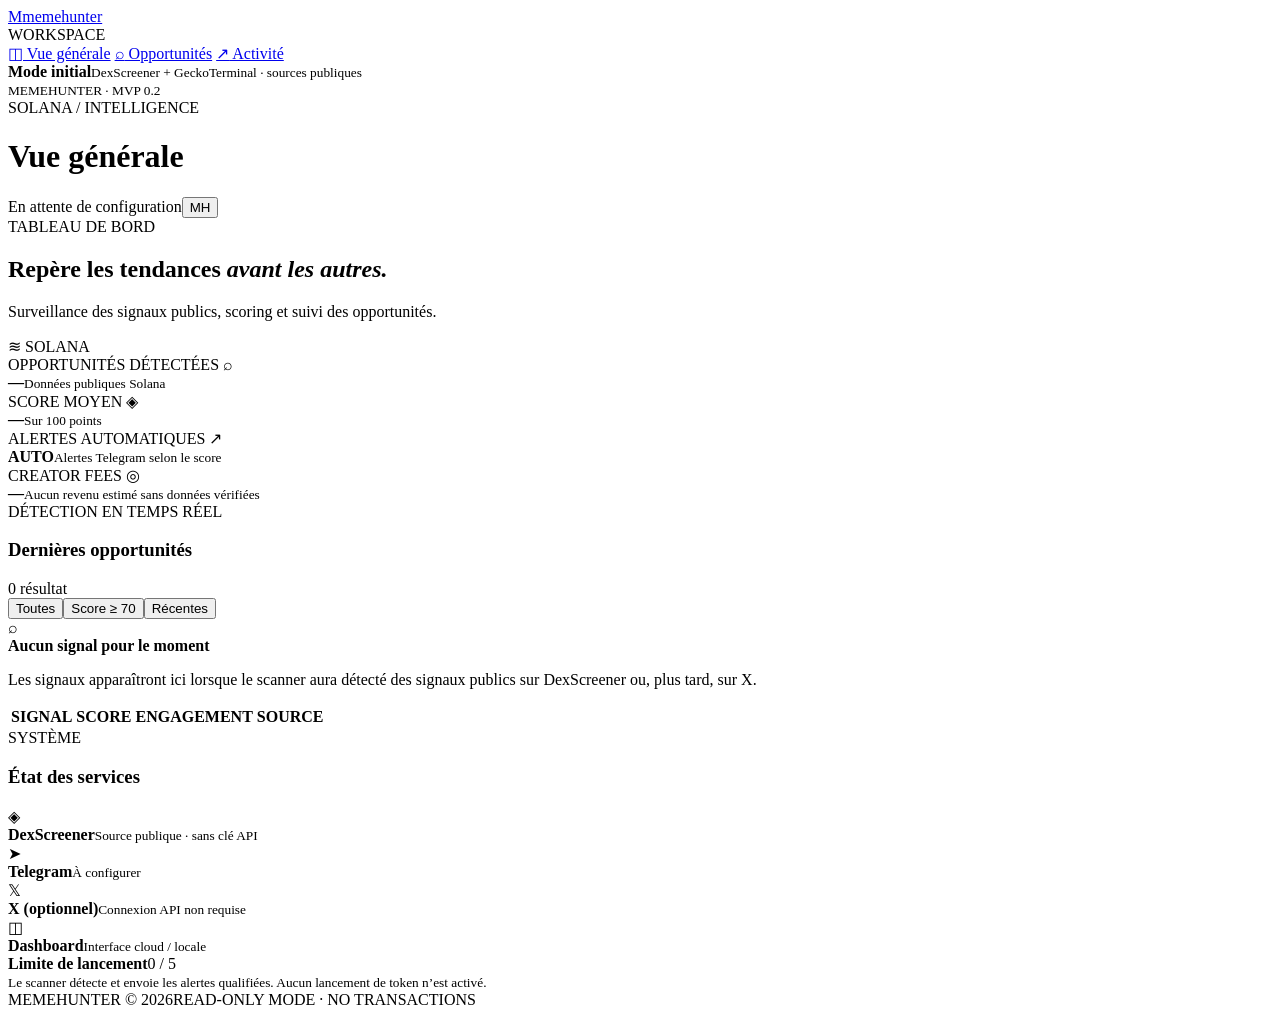
==== src/memehunter/static/index.html @ c4ab3d43 "Bundle dashboard assets for cloud deployment" ====
<!doctype html>
<html lang="fr">
<head>
  <meta charset="UTF-8">
  <meta name="viewport" content="width=device-width, initial-scale=1">
  <meta name="theme-color" content="#090b10">
  <meta name="description" content="MemeHunter — tableau de bord de veille memecoin Solana">
  <title>MemeHunter — Dashboard</title>
  <link rel="stylesheet" href="./styles.css">
</head>
<body>
  <div class="app-shell">
    <aside class="sidebar">
      <a class="brand" href="#" aria-label="MemeHunter accueil">
        <span class="brand-mark">M</span><span>meme<span class="muted">hunter</span></span>
      </a>
      <div class="side-label">WORKSPACE</div>
      <nav>
        <a class="nav-link active" href="#overview"><span>◫</span> Vue générale</a>
        <a class="nav-link" href="#opportunities"><span>⌕</span> Opportunités</a>
        <a class="nav-link" href="#activity"><span>↗</span> Activité</a>
      </nav>
      <div class="sidebar-bottom">
        <div class="connection"><span class="dot amber"></span><div><b>Mode initial</b><small>DexScreener + GeckoTerminal · sources publiques</small></div></div>
        <small class="version">MEMEHUNTER · MVP 0.2</small>
      </div>
    </aside>

    <main class="main" id="overview">
      <header class="topbar">
        <div><div class="eyebrow">SOLANA / INTELLIGENCE</div><h1>Vue générale</h1></div>
        <div class="top-actions"><span class="status"><i class="dot amber"></i> En attente de configuration</span><button class="avatar" aria-label="Profil">MH</button></div>
      </header>

      <section class="welcome">
        <div><div class="eyebrow">TABLEAU DE BORD</div><h2>Repère les tendances <em>avant les autres.</em></h2><p>Surveillance des signaux publics, scoring et suivi des opportunités.</p></div>
        <div class="chain-pill"><span class="solana-mark">≋</span> SOLANA</div>
      </section>

      <section class="metrics" aria-label="Indicateurs">
        <article class="metric"><div class="metric-head">OPPORTUNITÉS DÉTECTÉES <span>⌕</span></div><strong id="metric-total">—</strong><small>Données publiques Solana</small></article>
        <article class="metric"><div class="metric-head">SCORE MOYEN <span>◈</span></div><strong id="metric-score">—</strong><small>Sur 100 points</small></article>
        <article class="metric"><div class="metric-head">ALERTES AUTOMATIQUES <span>↗</span></div><strong id="metric-alerts">AUTO</strong><small>Alertes Telegram selon le score</small></article>
        <article class="metric"><div class="metric-head">CREATOR FEES <span>◎</span></div><strong id="metric-fees">—</strong><small>Aucun revenu estimé sans données vérifiées</small></article>
      </section>

      <section class="content-grid">
        <article class="panel opportunities" id="opportunities">
          <div class="panel-heading"><div><div class="eyebrow">DÉTECTION EN TEMPS RÉEL</div><h3>Dernières opportunités</h3></div><span class="count" id="opportunity-count">0 résultat</span></div>
          <div class="filters"><button class="filter active" data-filter="all">Toutes</button><button class="filter" data-filter="high">Score ≥ 70</button><button class="filter" data-filter="new">Récentes</button></div>
          <div class="empty-state" id="empty-state"><div class="empty-icon">⌕</div><b>Aucun signal pour le moment</b><p>Les signaux apparaîtront ici lorsque le scanner aura détecté des signaux publics sur DexScreener ou, plus tard, sur X.</p></div>
          <div class="table-wrap"><table><thead><tr><th>SIGNAL</th><th>SCORE</th><th>ENGAGEMENT</th><th>SOURCE</th></tr></thead><tbody id="opportunity-rows"></tbody></table></div>
        </article>

        <aside class="panel side-panel" id="activity">
          <div class="panel-heading"><div><div class="eyebrow">SYSTÈME</div><h3>État des services</h3></div><span class="pulse"></span></div>
          <div class="service-row"><span class="service-icon">◈</span><div><b>DexScreener</b><small>Source publique · sans clé API</small></div><span class="dot green"></span></div>
          <div class="service-row"><span class="service-icon">➤</span><div><b>Telegram</b><small>À configurer</small></div><span class="dot amber"></span></div>
          <div class="service-row"><span class="service-icon">𝕏</span><div><b>X (optionnel)</b><small>Connexion API non requise</small></div><span class="dot gray"></span></div>
          <div class="service-row"><span class="service-icon">◫</span><div><b>Dashboard</b><small>Interface cloud / locale</small></div><span class="dot green"></span></div>
          <div class="divider"></div>
          <div class="limit-card"><div class="limit-head"><b>Limite de lancement</b><span>0 / 5</span></div><div class="progress"><span></span></div><small>Le scanner détecte et envoie les alertes qualifiées. Aucun lancement de token n’est activé.</small></div>
        </aside>
      </section>
      <footer><span>MEMEHUNTER © 2026</span><span>READ-ONLY MODE · NO TRANSACTIONS</span></footer>
    </main>
  </div>
  <script src="./app.js"></script>
</body>
</html>
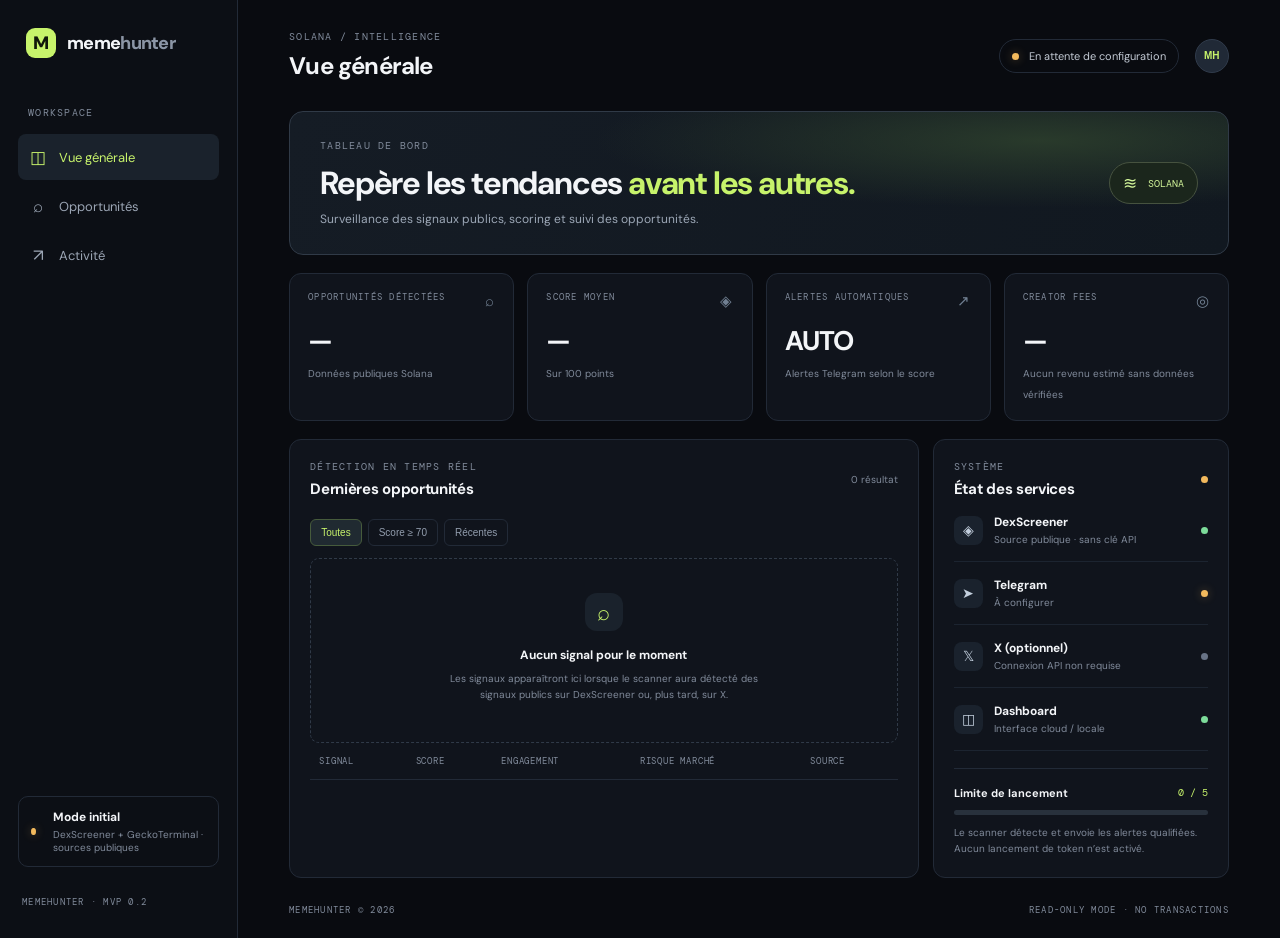
==== commit 1fe755c6: "Sync cloud dashboard risk column" ====
--- a/src/memehunter/static/index.html
+++ b/src/memehunter/static/index.html
@@ -49,7 +49,7 @@
           <div class="panel-heading"><div><div class="eyebrow">DÉTECTION EN TEMPS RÉEL</div><h3>Dernières opportunités</h3></div><span class="count" id="opportunity-count">0 résultat</span></div>
           <div class="filters"><button class="filter active" data-filter="all">Toutes</button><button class="filter" data-filter="high">Score ≥ 70</button><button class="filter" data-filter="new">Récentes</button></div>
           <div class="empty-state" id="empty-state"><div class="empty-icon">⌕</div><b>Aucun signal pour le moment</b><p>Les signaux apparaîtront ici lorsque le scanner aura détecté des signaux publics sur DexScreener ou, plus tard, sur X.</p></div>
-          <div class="table-wrap"><table><thead><tr><th>SIGNAL</th><th>SCORE</th><th>ENGAGEMENT</th><th>SOURCE</th></tr></thead><tbody id="opportunity-rows"></tbody></table></div>
+          <div class="table-wrap"><table><thead><tr><th>SIGNAL</th><th>SCORE</th><th>ENGAGEMENT</th><th>RISQUE MARCHÉ</th><th>SOURCE</th></tr></thead><tbody id="opportunity-rows"></tbody></table></div>
         </article>
 
         <aside class="panel side-panel" id="activity">
--- a/src/memehunter/static/styles.css
+++ b/src/memehunter/static/styles.css
@@ -0,0 +1,12 @@
+@import url('https://fonts.googleapis.com/css2?family=DM+Mono:wght@400;500&family=DM+Sans:wght@400;500;600;700;800&display=swap');
+:root{color-scheme:dark;--bg:#090b10;--panel:#10141c;--panel2:#141a24;--line:#222a37;--text:#f3f5f8;--muted:#818b9b;--lime:#c7f36b;--amber:#f2b95d;--green:#7ddc9a}
+*{box-sizing:border-box}body{margin:0;background:var(--bg);color:var(--text);font-family:'DM Sans',sans-serif}.app-shell{min-height:100vh;display:grid;grid-template-columns:238px 1fr}.sidebar{border-right:1px solid var(--line);padding:28px 18px;display:flex;flex-direction:column;min-height:100vh;background:#0c0f15}.brand{display:flex;align-items:center;gap:11px;color:var(--text);font-weight:800;font-size:18px;text-decoration:none;letter-spacing:-.7px;padding:0 8px 48px}.brand-mark{width:30px;height:30px;border-radius:9px;background:var(--lime);color:#11170a;display:grid;place-items:center;font-weight:900}.muted{color:#8b95a5}.side-label,.eyebrow,.metric-head,footer,.version{font:10px 'DM Mono',monospace;letter-spacing:1.25px;color:var(--muted)}.side-label{padding:0 10px 12px}.nav-link{display:flex;align-items:center;gap:12px;padding:12px 11px;border-radius:8px;color:#9ba5b4;text-decoration:none;font-size:13px;margin:3px 0}.nav-link span{font-size:17px;width:18px;text-align:center}.nav-link.active{background:#1a222c;color:var(--lime)}.sidebar-bottom{margin-top:auto}.connection{display:flex;align-items:center;gap:10px;border:1px solid var(--line);padding:12px;border-radius:10px;margin-bottom:22px}.connection b,.service-row b{display:block;font-size:12px}.connection small,.service-row small{display:block;color:var(--muted);font-size:10px;margin-top:3px}.version{font-size:9px;padding-left:4px}.main{padding:30px clamp(20px,4vw,58px) 22px;max-width:1600px;width:100%;margin:auto}.topbar{display:flex;justify-content:space-between;align-items:center;margin-bottom:30px}.topbar h1{font-size:24px;letter-spacing:-.8px;margin:7px 0 0}.top-actions{display:flex;align-items:center;gap:16px}.status{font-size:11px;color:#c2c9d3;border:1px solid var(--line);padding:9px 12px;border-radius:30px}.dot{display:inline-block;width:7px;height:7px;border-radius:50%;margin-right:7px}.amber{background:var(--amber);box-shadow:0 0 10px #f2b95d55}.green{background:var(--green)}.gray{background:#687386}.avatar{background:#202936;color:var(--lime);border:1px solid #303b4b;border-radius:50%;width:34px;height:34px;font-size:10px;font-weight:700}.welcome{border:1px solid #303a47;border-radius:14px;padding:27px 30px;background:radial-gradient(ellipse at 80% 20%,#293a2b 0%,transparent 42%),linear-gradient(110deg,#151c25,#111820);display:flex;justify-content:space-between;align-items:center;margin-bottom:18px}.welcome h2{font-size:clamp(22px,3vw,32px);letter-spacing:-1.2px;margin:10px 0 7px}.welcome h2 em{font-style:normal;color:var(--lime)}.welcome p{color:#9ca7b6;font-size:12px;margin:0}.chain-pill{border:1px solid #46523f;background:#1b261c;color:#d3f69a;padding:9px 13px;border-radius:30px;font:10px 'DM Mono',monospace;white-space:nowrap}.solana-mark{font-size:17px;vertical-align:-2px;margin-right:5px}.metrics{display:grid;grid-template-columns:repeat(4,1fr);gap:13px;margin-bottom:18px}.metric,.panel{border:1px solid var(--line);background:var(--panel);border-radius:12px}.metric{padding:17px 18px;min-height:118px}.metric-head{font-size:9px;display:flex;justify-content:space-between}.metric-head span{font-size:15px;color:#718092}.metric strong{display:block;font-size:27px;letter-spacing:-1px;margin:12px 0 3px}.metric strong i{font-size:13px;color:var(--muted);font-style:normal}.metric small{color:var(--muted);font-size:10px}.content-grid{display:grid;grid-template-columns:minmax(0,1.7fr) minmax(260px,.8fr);gap:14px}.panel{padding:20px}.panel-heading{display:flex;justify-content:space-between;align-items:center}.panel-heading h3{font-size:15px;margin:6px 0 0;letter-spacing:-.3px}.count{color:var(--muted);font-size:10px}.filters{display:flex;gap:6px;margin:20px 0 12px}.filter{background:transparent;border:1px solid var(--line);color:#929dad;border-radius:6px;padding:7px 10px;font-size:10px}.filter.active{background:#202a31;border-color:#465b3c;color:var(--lime)}.empty-state{text-align:center;padding:34px 18px 39px;border:1px dashed #303a48;border-radius:9px;margin-top:12px}.empty-icon{width:38px;height:38px;display:grid;place-items:center;margin:0 auto 12px;border-radius:12px;background:#1a222c;color:var(--lime);font-size:22px}.empty-state b{font-size:12px}.empty-state p{font-size:10px;line-height:1.6;color:var(--muted);max-width:330px;margin:7px auto 0}.table-wrap{overflow-x:auto}table{border-collapse:collapse;width:100%;font-size:11px}th{text-align:left;color:var(--muted);font:9px 'DM Mono',monospace;letter-spacing:.8px;padding:12px 9px;border-bottom:1px solid var(--line)}td{padding:13px 9px;border-bottom:1px solid #1c2430;color:#c7cfda}.side-panel{align-self:start}.pulse{width:7px;height:7px;border-radius:50%;background:var(--amber)}.service-row{display:flex;align-items:center;gap:11px;padding:15px 0;border-bottom:1px solid #1c2430}.service-row>div{flex:1}.service-icon{width:29px;height:29px;border-radius:8px;background:#1a222d;display:grid;place-items:center;color:#c3cfdd;font-size:14px}.service-row .dot{margin:0}.divider{height:1px;background:var(--line);margin:17px 0}.limit-head{display:flex;justify-content:space-between;font-size:11px;margin-bottom:10px}.limit-head span{font:10px 'DM Mono',monospace;color:var(--lime)}.progress{height:5px;background:#28313c;border-radius:9px;overflow:hidden}.progress span{display:block;width:0;height:100%;background:var(--lime)}.limit-card>small{display:block;color:var(--muted);font-size:10px;line-height:1.6;margin-top:10px}footer{display:flex;justify-content:space-between;margin-top:26px;font-size:9px}
+@media(max-width:1000px){.metrics{grid-template-columns:repeat(2,1fr)}.content-grid{grid-template-columns:1fr}.side-panel{display:grid;grid-template-columns:1fr 1fr;column-gap:20px}.side-panel .panel-heading,.side-panel .divider,.limit-card{grid-column:1/-1}}
+@media(max-width:650px){.app-shell{grid-template-columns:1fr}.sidebar{min-height:auto;padding:14px 16px;border-right:0;border-bottom:1px solid var(--line)}.brand{padding:0}.sidebar .side-label,.sidebar nav,.sidebar-bottom{display:none}.main{padding:22px 15px}.topbar{margin-bottom:20px}.status{font-size:0;padding:9px}.status .dot{margin:0}.welcome{padding:21px;align-items:flex-start}.chain-pill{font-size:0;padding:7px}.solana-mark{font-size:18px;margin:0}.metrics{gap:8px}.metric{padding:13px;min-height:108px}.metric-head{font-size:8px}.metric strong{font-size:23px}.side-panel{display:block}footer{font-size:8px;gap:10px}}
+
+.risk-pill{display:inline-block;border:1px solid var(--line);border-radius:20px;padding:5px 8px;font-size:9px;white-space:nowrap;color:#c5ccd6;background:#171d27}
+.risk-high{border-color:#713b42;color:#ff9a9a;background:#2a171c}
+.risk-watch{border-color:#765b31;color:#f2c77f;background:#292217}
+.risk-unknown{border-color:#394454;color:#aab4c2;background:#1a2029}
+.risk-no_obvious_flag{border-color:#355b43;color:#9be0ae;background:#17251c}
+@media(max-width:650px){table{min-width:620px}}
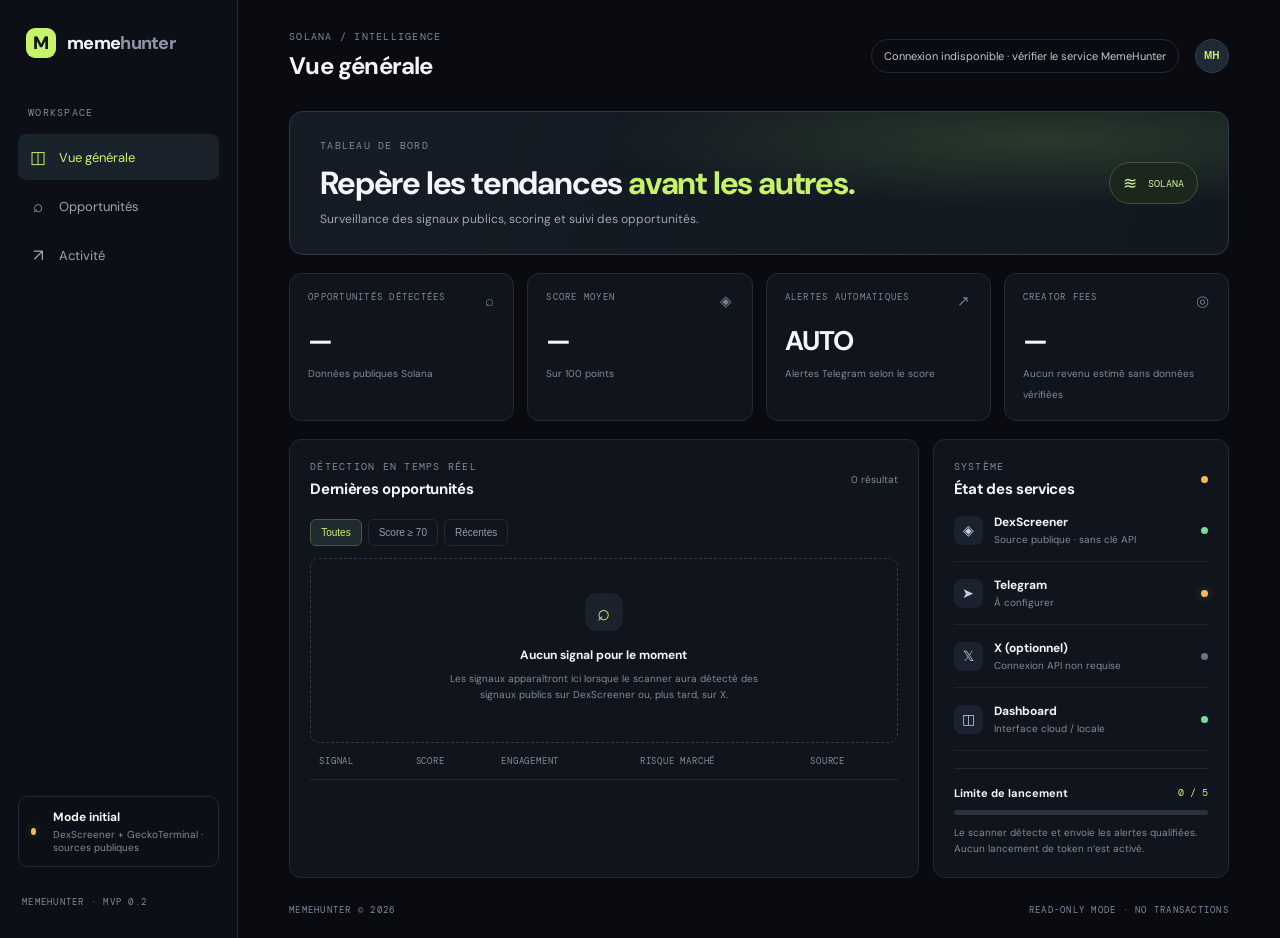
==== commit 6d673c0b: "ui: add liquid glass ambient layers" ====
--- a/src/memehunter/static/index.html
+++ b/src/memehunter/static/index.html
@@ -9,6 +9,8 @@
   <link rel="stylesheet" href="./styles.css">
 </head>
 <body>
+  <div class="ambient ambient-one" aria-hidden="true"></div>
+  <div class="ambient ambient-two" aria-hidden="true"></div>
   <div class="app-shell">
     <aside class="sidebar">
       <a class="brand" href="#" aria-label="MemeHunter accueil">
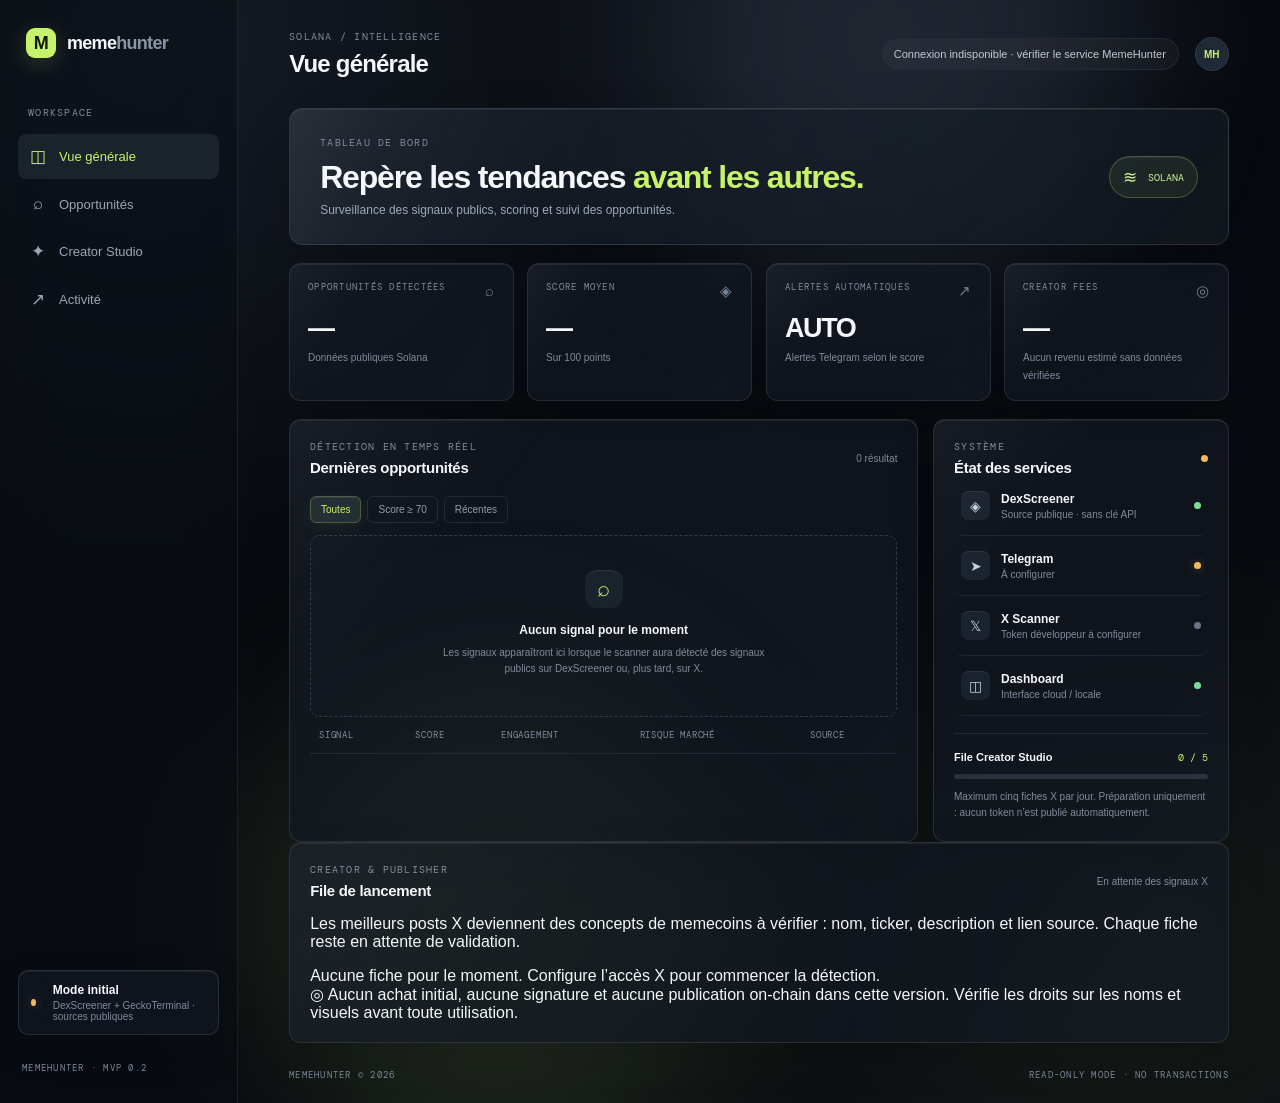
==== commit 985324aa: "build: sync cloud dashboard Creator Studio markup" ====
--- a/src/memehunter/static/index.html
+++ b/src/memehunter/static/index.html
@@ -20,6 +20,7 @@
       <nav>
         <a class="nav-link active" href="#overview"><span>◫</span> Vue générale</a>
         <a class="nav-link" href="#opportunities"><span>⌕</span> Opportunités</a>
+        <a class="nav-link" href="#creator"><span>✦</span> Creator Studio</a>
         <a class="nav-link" href="#activity"><span>↗</span> Activité</a>
       </nav>
       <div class="sidebar-bottom">
@@ -58,11 +59,18 @@
           <div class="panel-heading"><div><div class="eyebrow">SYSTÈME</div><h3>État des services</h3></div><span class="pulse"></span></div>
           <div class="service-row"><span class="service-icon">◈</span><div><b>DexScreener</b><small>Source publique · sans clé API</small></div><span class="dot green"></span></div>
           <div class="service-row"><span class="service-icon">➤</span><div><b>Telegram</b><small>À configurer</small></div><span class="dot amber"></span></div>
-          <div class="service-row"><span class="service-icon">𝕏</span><div><b>X (optionnel)</b><small>Connexion API non requise</small></div><span class="dot gray"></span></div>
+          <div class="service-row"><span class="service-icon">𝕏</span><div><b>X Scanner</b><small>Token développeur à configurer</small></div><span class="dot gray"></span></div>
           <div class="service-row"><span class="service-icon">◫</span><div><b>Dashboard</b><small>Interface cloud / locale</small></div><span class="dot green"></span></div>
           <div class="divider"></div>
-          <div class="limit-card"><div class="limit-head"><b>Limite de lancement</b><span>0 / 5</span></div><div class="progress"><span></span></div><small>Le scanner détecte et envoie les alertes qualifiées. Aucun lancement de token n’est activé.</small></div>
+          <div class="limit-card"><div class="limit-head"><b>File Creator Studio</b><span id="launch-count">0 / 5</span></div><div class="progress"><span id="launch-progress"></span></div><small>Maximum cinq fiches X par jour. Préparation uniquement : aucun token n’est publié automatiquement.</small></div>
         </aside>
+      </section>
+      <section class="creator-section panel" id="creator">
+        <div class="panel-heading"><div><div class="eyebrow">CREATOR & PUBLISHER</div><h3>File de lancement</h3></div><span class="count" id="creator-count">En attente des signaux X</span></div>
+        <p class="creator-intro">Les meilleurs posts X deviennent des concepts de memecoins à vérifier : nom, ticker, description et lien source. Chaque fiche reste en attente de validation.</p>
+        <div class="creator-empty" id="creator-empty">Aucune fiche pour le moment. Configure l’accès X pour commencer la détection.</div>
+        <div class="creator-grid" id="creator-drafts"></div>
+        <div class="creator-note"><span>◎</span> Aucun achat initial, aucune signature et aucune publication on-chain dans cette version. Vérifie les droits sur les noms et visuels avant toute utilisation.</div>
       </section>
       <footer><span>MEMEHUNTER © 2026</span><span>READ-ONLY MODE · NO TRANSACTIONS</span></footer>
     </main>
--- a/src/memehunter/static/styles.css
+++ b/src/memehunter/static/styles.css
@@ -10,3 +10,58 @@
 .risk-unknown{border-color:#394454;color:#aab4c2;background:#1a2029}
 .risk-no_obvious_flag{border-color:#355b43;color:#9be0ae;background:#17251c}
 @media(max-width:650px){table{min-width:620px}}
+
+
+/* Apple-inspired liquid-glass finish: restrained, readable and motion-aware. */
+:root{--glass:rgba(19,25,35,.66);--glass-edge:rgba(255,255,255,.105);--glass-highlight:rgba(255,255,255,.07);--text:#f5f7fa}
+html{scroll-behavior:smooth}
+body{font-family:-apple-system,BlinkMacSystemFont,"SF Pro Display","SF Pro Text","Segoe UI",sans-serif;background:radial-gradient(ellipse at 12% 4%,rgba(111,143,184,.13),transparent 34%),radial-gradient(ellipse at 88% 88%,rgba(150,193,109,.09),transparent 32%),#080a0f;isolation:isolate}
+.ambient{position:fixed;z-index:-1;pointer-events:none;width:38vw;height:38vw;min-width:280px;min-height:280px;border-radius:50%;filter:blur(90px);opacity:.15;animation:ambient-drift 18s ease-in-out infinite alternate}
+.ambient-one{top:-16vw;right:12%;background:#a8c7f4}.ambient-two{bottom:-20vw;left:20%;background:#b6e879;animation-delay:-8s}
+.sidebar{background:rgba(11,14,20,.58);border-right-color:rgba(255,255,255,.075);backdrop-filter:blur(28px) saturate(155%);-webkit-backdrop-filter:blur(28px) saturate(155%)}
+.brand-mark{box-shadow:0 5px 22px rgba(199,243,107,.18);transition:transform .35s cubic-bezier(.2,.8,.2,1),box-shadow .35s}
+.brand:hover .brand-mark{transform:rotate(-7deg) scale(1.07);box-shadow:0 8px 30px rgba(199,243,107,.3)}
+.nav-link,.filter,.avatar{transition:background .25s,border-color .25s,color .25s,transform .25s,box-shadow .25s}
+.nav-link:hover{background:rgba(255,255,255,.055);color:#fff;transform:translateX(2px)}
+.main{animation:page-enter .8s cubic-bezier(.2,.75,.25,1) both}
+.welcome,.metric,.panel,.connection{position:relative;overflow:hidden;background:var(--glass);border-color:var(--glass-edge);box-shadow:inset 0 1px 0 var(--glass-highlight),0 14px 42px rgba(0,0,0,.16);backdrop-filter:blur(24px) saturate(155%);-webkit-backdrop-filter:blur(24px) saturate(155%)}
+.welcome{background:linear-gradient(115deg,rgba(25,33,45,.8),rgba(17,25,33,.58));border-color:rgba(255,255,255,.13)}
+.welcome:after,.metric:after,.panel:after{content:"";position:absolute;inset:0;pointer-events:none;background:linear-gradient(125deg,rgba(255,255,255,.055),transparent 30%,transparent 70%,rgba(255,255,255,.018));opacity:.7}
+.metric,.panel{transition:transform .35s cubic-bezier(.2,.8,.2,1),border-color .35s,box-shadow .35s}
+.metric:hover,.panel:hover{transform:translateY(-3px);border-color:rgba(255,255,255,.17);box-shadow:inset 0 1px 0 rgba(255,255,255,.09),0 20px 55px rgba(0,0,0,.24)}
+.metric strong{letter-spacing:-1.4px;font-variant-numeric:tabular-nums}
+.chain-pill{background:rgba(155,194,109,.09);border-color:rgba(199,243,107,.24);box-shadow:inset 0 1px 0 rgba(255,255,255,.08)}
+.status{background:rgba(255,255,255,.035);backdrop-filter:blur(12px)}
+.filter:hover{color:#fff;border-color:rgba(255,255,255,.22);transform:translateY(-1px)}
+.filter.active{box-shadow:inset 0 1px 0 rgba(255,255,255,.08),0 4px 18px rgba(199,243,107,.07)}
+.empty-state{background:rgba(255,255,255,.012);animation:soft-in .7s .2s both}
+.empty-icon{box-shadow:inset 0 1px 0 rgba(255,255,255,.08);animation:icon-float 4s ease-in-out infinite}
+.service-icon{box-shadow:inset 0 1px 0 rgba(255,255,255,.08)}
+.pulse{animation:pulse-glow 2.6s ease-in-out infinite}
+.risk-pill{backdrop-filter:blur(10px)}
+tr{transition:background .2s}tbody tr:hover{background:rgba(255,255,255,.035)}
+a{color:#c8e8a1;text-decoration:none}a:hover{color:#e4ffc1;text-decoration:underline}
+@keyframes page-enter{from{opacity:0;transform:translateY(12px)}to{opacity:1;transform:translateY(0)}}
+@keyframes soft-in{from{opacity:0;transform:scale(.985)}to{opacity:1;transform:scale(1)}}
+@keyframes icon-float{0%,100%{transform:translateY(0)}50%{transform:translateY(-4px)}}
+@keyframes pulse-glow{0%,100%{box-shadow:0 0 0 0 rgba(242,185,93,0)}50%{box-shadow:0 0 0 7px rgba(242,185,93,.08)}}
+@keyframes ambient-drift{from{transform:translate3d(-3%,0,0) scale(.92)}to{transform:translate3d(5%,7%,0) scale(1.08)}}
+@media(max-width:650px){.ambient{filter:blur(65px);opacity:.11}.metric:hover,.panel:hover{transform:none}.main{animation-duration:.55s}}
+@media(prefers-reduced-motion:reduce){*,*:before,*:after{scroll-behavior:auto!important;animation-duration:.01ms!important;animation-iteration-count:1!important;transition-duration:.01ms!important}}
+
+/* Refined motion + interactive glass reflections */
+.welcome{isolation:isolate}
+.welcome:before{content:"";position:absolute;z-index:-1;top:-80%;left:-35%;width:42%;height:260%;transform:rotate(24deg);background:linear-gradient(90deg,transparent,rgba(255,255,255,.075),transparent);animation:glass-sweep 11s ease-in-out 1.4s infinite}
+.metric{animation:card-rise .65s cubic-bezier(.2,.8,.2,1) both}
+.metric:nth-child(1){animation-delay:.08s}.metric:nth-child(2){animation-delay:.16s}.metric:nth-child(3){animation-delay:.24s}.metric:nth-child(4){animation-delay:.32s}
+.content-grid>.panel{animation:card-rise .75s .25s cubic-bezier(.2,.8,.2,1) both}
+.service-row{transition:background .25s,padding .25s;border-radius:9px;padding-left:7px;padding-right:7px}
+.service-row:hover{background:rgba(255,255,255,.035);padding-left:12px;padding-right:12px}
+tbody tr{animation:row-arrive .38s cubic-bezier(.2,.8,.2,1) both}
+tbody tr:nth-child(2){animation-delay:.035s}tbody tr:nth-child(3){animation-delay:.07s}tbody tr:nth-child(4){animation-delay:.105s}tbody tr:nth-child(5){animation-delay:.14s}tbody tr:nth-child(6){animation-delay:.175s}
+.risk-pill{transition:filter .2s,transform .2s}
+.risk-pill:hover{filter:brightness(1.15);transform:translateY(-1px)}
+@keyframes glass-sweep{0%,68%,100%{left:-45%;opacity:0}74%{opacity:1}88%{left:125%;opacity:0}}
+@keyframes card-rise{from{opacity:0;transform:translateY(14px) scale(.99)}to{opacity:1;transform:translateY(0) scale(1)}}
+@keyframes row-arrive{from{opacity:0;transform:translateY(5px)}to{opacity:1;transform:translateY(0)}}
+@media(prefers-reduced-motion:reduce){.welcome:before{animation:none}.metric,.content-grid>.panel,tbody tr{animation:none}}
